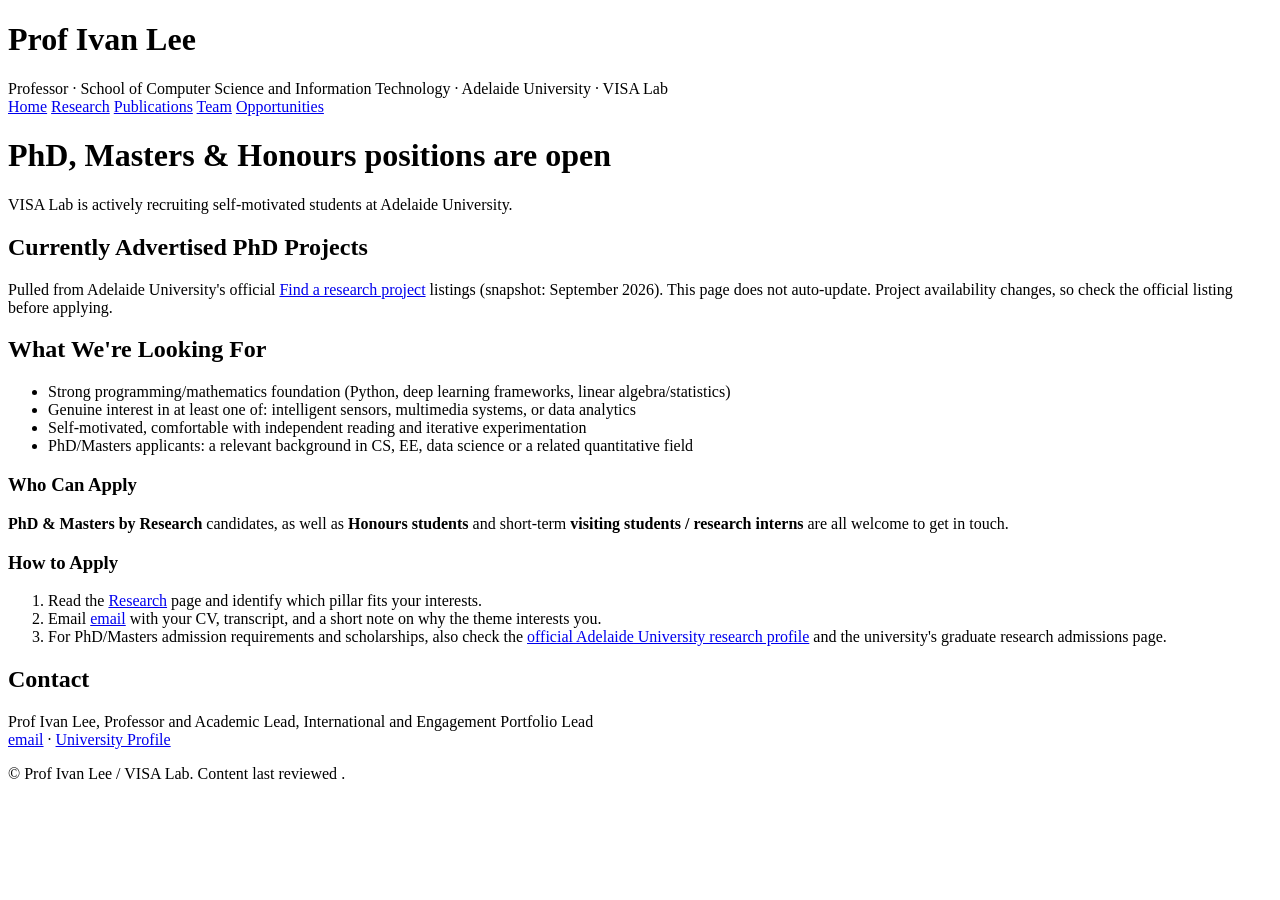
==== opportunities.html @ 225e3fd3 "from Huafei with minor modification" ====
<!DOCTYPE html>
<html lang="en">
<head>
<meta charset="UTF-8">
<meta name="viewport" content="width=device-width, initial-scale=1.0">
<title>Opportunities · Prof Ivan Lee | VISA Lab</title>
<meta name="description" content="PhD, Masters and Honours positions at VISA Lab, Adelaide University.">
<link rel="stylesheet" href="assets/css/style.css">
</head>
<body>
<div class="page">

<header class="masthead">
  <h1>Prof Ivan Lee</h1>
  <div class="role">Professor &middot; School of Computer Science and Information Technology &middot; Adelaide University &middot; VISA Lab</div>
</header>

<div class="layout">
  <nav class="sidebar">
    <a href="index.html">Home</a>
    <a href="research.html">Research</a>
    <a href="publications.html">Publications</a>
    <a href="team.html">Team</a>
    <a href="opportunities.html" class="active">Opportunities</a>
  </nav>

  <main class="content">
    <h1>PhD, Masters &amp; Honours positions are open</h1>
    <p class="muted">VISA Lab is actively recruiting self-motivated students at Adelaide University.</p>

    <h2>Currently Advertised PhD Projects</h2>
    <p class="small muted">
      Pulled from Adelaide University's official
      <a href="https://www.adelaide.edu.au/research/research-degrees/research-projects/" target="_blank" rel="noopener">Find a research project</a>
      listings (snapshot: September 2026). This page does not auto-update. Project availability changes, so check the official listing before applying.
    </p>
    <div id="open-projects-list"></div>

    <h2>What We're Looking For</h2>
    <ul>
      <li>Strong programming/mathematics foundation (Python, deep learning frameworks, linear algebra/statistics)</li>
      <li>Genuine interest in at least one of: intelligent sensors, multimedia systems, or data analytics</li>
      <li>Self-motivated, comfortable with independent reading and iterative experimentation</li>
      <li>PhD/Masters applicants: a relevant background in CS, EE, data science or a related quantitative field</li>
    </ul>

    <h3>Who Can Apply</h3>
    <p><strong>PhD &amp; Masters by Research</strong> candidates, as well as <strong>Honours students</strong> and short-term <strong>visiting students / research interns</strong> are all welcome to get in touch.</p>

    <h3>How to Apply</h3>
    <ol>
      <li>Read the <a href="research.html">Research</a> page and identify which pillar fits your interests.</li>
      <li>Email <a href="#" data-site-email>email</a> with your CV, transcript, and a short note on why the theme interests you.</li>
      <li>For PhD/Masters admission requirements and scholarships, also check the <a href="#" data-profile-url target="_blank" rel="noopener">official Adelaide University research profile</a> and the university's graduate research admissions page.</li>
    </ol>

    <h2>Contact</h2>
    <p>
      Prof Ivan Lee, Professor and Academic Lead, International and Engagement Portfolio Lead<br>
      <a href="#" data-site-email>email</a> &middot;
      <a href="#" data-profile-url target="_blank" rel="noopener">University Profile</a>
    </p>
  </main>
</div>

<footer class="site-footer">
  &copy; <span id="footer-year"></span> Prof Ivan Lee / VISA Lab. Content last reviewed <span data-last-verified></span>.
</footer>

</div>
<script src="assets/js/data.js"></script>
<script src="assets/js/render.js"></script>
</body>
</html>
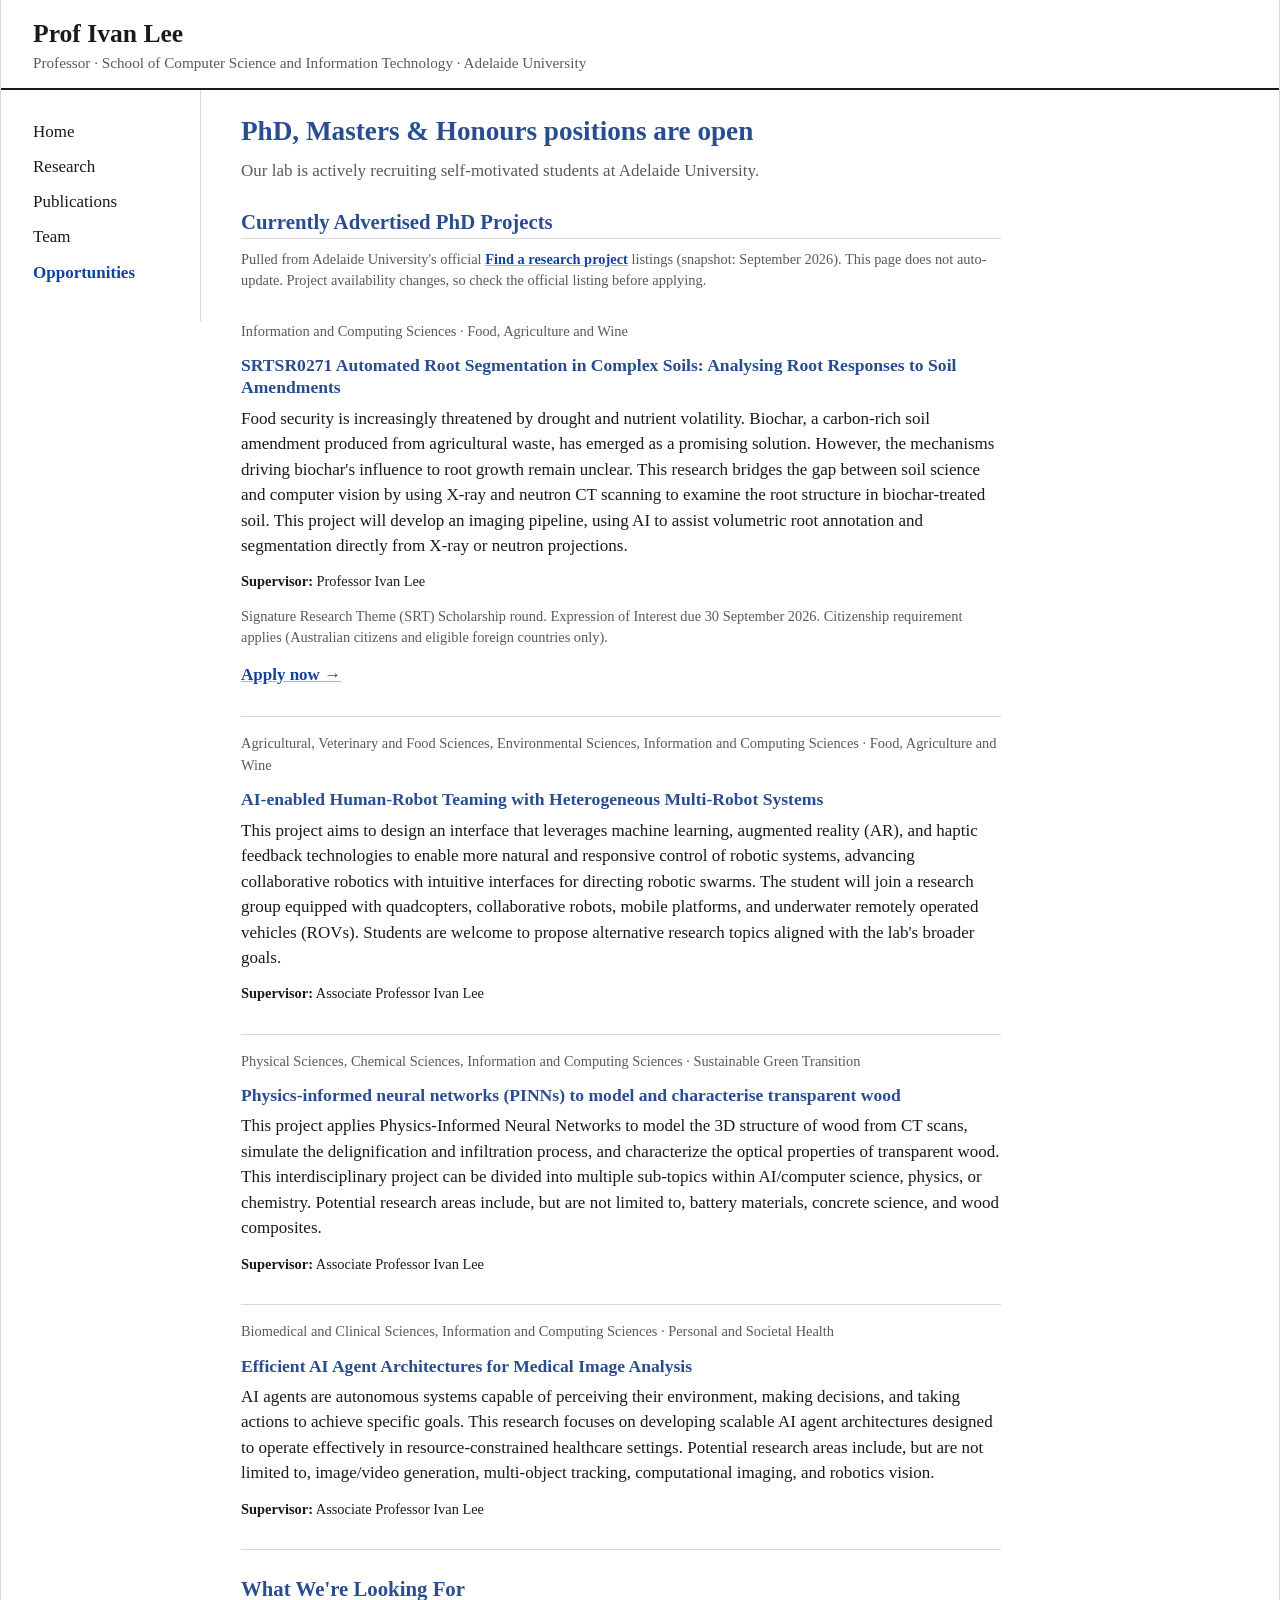
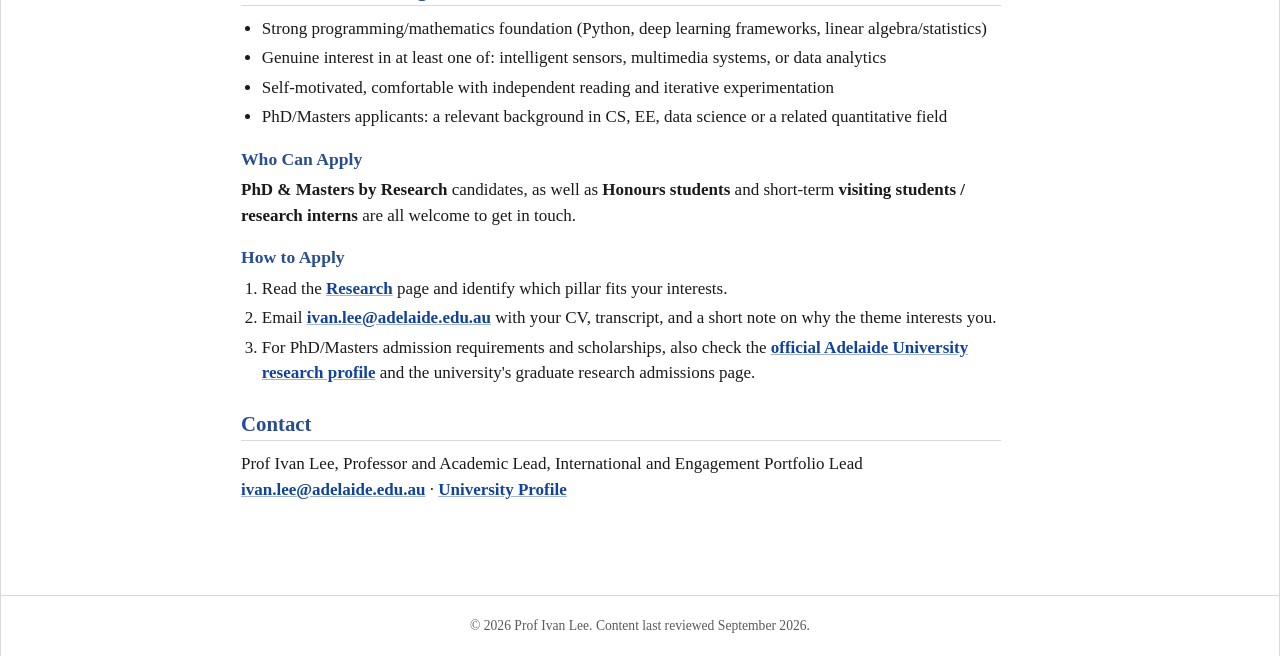
==== commit 8a633f78: "fix visa lab" ====
--- a/opportunities.html
+++ b/opportunities.html
@@ -3,8 +3,8 @@
 <head>
 <meta charset="UTF-8">
 <meta name="viewport" content="width=device-width, initial-scale=1.0">
-<title>Opportunities · Prof Ivan Lee | VISA Lab</title>
-<meta name="description" content="PhD, Masters and Honours positions at VISA Lab, Adelaide University.">
+<title>Opportunities · Prof Ivan Lee</title>
+<meta name="description" content="PhD, Masters and Honours positions.">
 <link rel="stylesheet" href="assets/css/style.css">
 </head>
 <body>
@@ -12,7 +12,7 @@
 
 <header class="masthead">
   <h1>Prof Ivan Lee</h1>
-  <div class="role">Professor &middot; School of Computer Science and Information Technology &middot; Adelaide University &middot; VISA Lab</div>
+  <div class="role">Professor &middot; School of Computer Science and Information Technology &middot; Adelaide University</div>
 </header>
 
 <div class="layout">
@@ -26,7 +26,7 @@
 
   <main class="content">
     <h1>PhD, Masters &amp; Honours positions are open</h1>
-    <p class="muted">VISA Lab is actively recruiting self-motivated students at Adelaide University.</p>
+    <p class="muted">Our lab is actively recruiting self-motivated students at Adelaide University.</p>
 
     <h2>Currently Advertised PhD Projects</h2>
     <p class="small muted">
@@ -64,7 +64,7 @@
 </div>
 
 <footer class="site-footer">
-  &copy; <span id="footer-year"></span> Prof Ivan Lee / VISA Lab. Content last reviewed <span data-last-verified></span>.
+  &copy; <span id="footer-year"></span> Prof Ivan Lee. Content last reviewed <span data-last-verified></span>.
 </footer>
 
 </div>
--- a/assets/css/style.css
+++ b/assets/css/style.css
@@ -0,0 +1,126 @@
+/*
+ * 极简学术风格,参考 rp-main 模板(sidebar 导航 + Georgia/Times 衬线字体)与
+ * czh513.github.io 的朴素排版。全站只用一个强调色(蓝),黑/白/灰为中性色,不计入配色数。
+ * 不用卡片阴影、圆角徽章、渐变——纯文本层级 + 边框分隔。
+ */
+:root {
+  --ink: #1a1a1a;
+  --muted: #5a5a5a;
+  --accent: #2a4d8f;
+  --link: #12429e;
+  --border: #d9d9d9;
+  --bg-sidebar: #f6f6f6;
+  --bg-page: #ececeb;
+}
+
+* { box-sizing: border-box; }
+html { background: var(--bg-page); }
+body {
+  margin: 0;
+  font-family: "Times New Roman", Times, Georgia, serif;
+  color: var(--ink);
+  background: var(--bg-page);
+  line-height: 1.5;
+  font-size: 17px;
+}
+a { color: var(--link); text-decoration: underline; text-decoration-color: rgba(18,66,158,0.4); font-weight: 600; }
+a:hover { text-decoration-color: var(--link); }
+h1, h2, h3, h4, h5, h6 { color: var(--accent); font-weight: bold; line-height: 1.25; }
+h1 { font-size: 1.7rem; margin: 0 0 0.6rem; }
+h2 { font-size: 1.3rem; margin: 1.6rem 0 0.6rem; padding-bottom: 0.2rem; border-bottom: 1px solid var(--border); }
+h3 { font-size: 1.1rem; margin: 1.2rem 0 0.4rem; }
+h4 { font-size: 1rem; margin: 1rem 0 0.3rem; }
+p { margin: 0 0 0.8rem; }
+ul, ol { margin: 0 0 0.8rem; padding-left: 1.3rem; }
+li { margin-bottom: 0.25rem; }
+hr { border: none; border-top: 1px solid var(--border); margin: 1.5rem 0; }
+.muted { color: var(--muted); }
+.small { font-size: 0.9rem; }
+
+/* ===== Page shell: white "sheet" framed by a gray page background ===== */
+.page { max-width: 1300px; margin: 0 auto; background: #fff; border-left: 1px solid var(--border); border-right: 1px solid var(--border); min-height: 100vh; }
+
+.masthead {
+  padding: 1.1rem 2rem 0.85rem;
+  border-bottom: 2px solid var(--ink);
+}
+.masthead h1 { color: var(--ink); margin: 0; font-size: 1.6rem; }
+.masthead .role { color: var(--muted); font-size: 0.95rem; margin-top: 0.15rem; }
+
+.layout { display: flex; align-items: flex-start; }
+.sidebar {
+  width: 200px; flex-shrink: 0; padding: 1.5rem 1rem 2rem 2rem;
+  border-right: 1px solid var(--border);
+}
+.sidebar a {
+  display: block; padding: 0.3rem 0; color: var(--ink); text-decoration: none; font-weight: normal;
+}
+.sidebar a:hover { color: var(--link); }
+.sidebar a.active { color: var(--link); font-weight: bold; }
+.content { flex: 1; min-width: 0; padding: 1.5rem 2.5rem 3rem; }
+.content > :not(.intro):not(#theme-grid):not(#research-detail):not(.sponsors-grid) { max-width: 760px; }
+.intro, #theme-grid, #research-detail { max-width: 900px; }
+.sponsors-grid { max-width: 1000px; }
+
+@media (max-width: 700px) {
+  .layout { flex-direction: column; }
+  .sidebar {
+    width: 100%; border-right: none; border-bottom: 1px solid var(--border);
+    padding: 0.75rem 1.5rem; display: flex; flex-wrap: wrap; gap: 0 1.2rem;
+  }
+  .sidebar a { padding: 0.3rem 0; }
+  .content { padding: 1.25rem 1.5rem 2.5rem; }
+}
+
+/* ===== Home ===== */
+.intro { display: flex; gap: 1.75rem; align-items: flex-start; flex-wrap: wrap; margin-bottom: 1rem; }
+.avatar-box {
+  width: 130px; height: 160px; flex-shrink: 0; background: var(--bg-sidebar);
+  border: 1px solid var(--border); display: flex; align-items: center; justify-content: center;
+  color: var(--muted); font-size: 0.85rem; text-align: center;
+}
+.avatar-photo { width: 130px; height: 160px; object-fit: cover; display: block; border: 1px solid var(--border); }
+.intro-text { flex: 1; min-width: 280px; }
+.metrics-line { color: var(--muted); font-size: 0.95rem; margin: 0.75rem 0 0; }
+.metrics-line strong { color: var(--ink); }
+
+.sponsors-grid { display: flex; flex-direction: column; gap: 1.5rem; margin: 1rem 0 0.8rem; }
+.sponsor-figure { margin: 0; }
+.sponsor-figure img { max-width: 100%; height: auto; border: 1px solid var(--border); display: block; }
+.sponsor-figure figcaption { font-size: 0.85rem; color: var(--muted); margin-top: 0.35rem; }
+
+/* ===== Research page ===== */
+.subarea-list { margin-top: 0.2rem; }
+.pub-mini-list { list-style: none; padding-left: 0; margin-top: 0.4rem; }
+.pub-mini-list li { padding: 0.2rem 0; }
+
+/* ===== Publications: full citation, definition-list-like ===== */
+.pub-year-heading { margin-top: 1.6rem; }
+.pub-list { list-style: none; padding-left: 0; margin: 0.5rem 0 0; }
+.pub-entry { padding: 0.5rem 0; border-bottom: 1px solid var(--border); }
+.pub-entry .pub-title { font-weight: bold; }
+.pub-entry .pub-authors { display: block; }
+.pub-entry .pub-cite { color: var(--muted); font-style: italic; }
+.pub-entry .pub-cat { color: var(--muted); font-size: 0.85rem; }
+
+/* ===== Team ===== */
+.pi-block { display: flex; gap: 1.75rem; flex-wrap: wrap; margin-top: 0.5rem; }
+.pi-text { flex: 1 1 320px; min-width: 0; }
+.link-row a { margin-right: 1rem; }
+.member-entry { margin-bottom: 0.6rem; }
+.project-list { list-style: none; padding-left: 0; }
+.project-list li { padding: 0.2rem 0; }
+.project-list li::before { content: "— "; }
+
+/* ===== Opportunities ===== */
+.project-card { padding: 1rem 0; border-bottom: 1px solid var(--border); }
+.project-card h3 { margin-top: 0.2rem; }
+.note-line { color: var(--muted); font-size: 0.9rem; }
+.apply-link { font-weight: bold; }
+
+/* ===== Footer ===== */
+.site-footer {
+  border-top: 1px solid var(--border); margin-top: 2rem; padding: 1.25rem 1.5rem;
+  color: var(--muted); font-size: 0.85rem; text-align: center;
+}
+.site-footer a { color: var(--muted); }
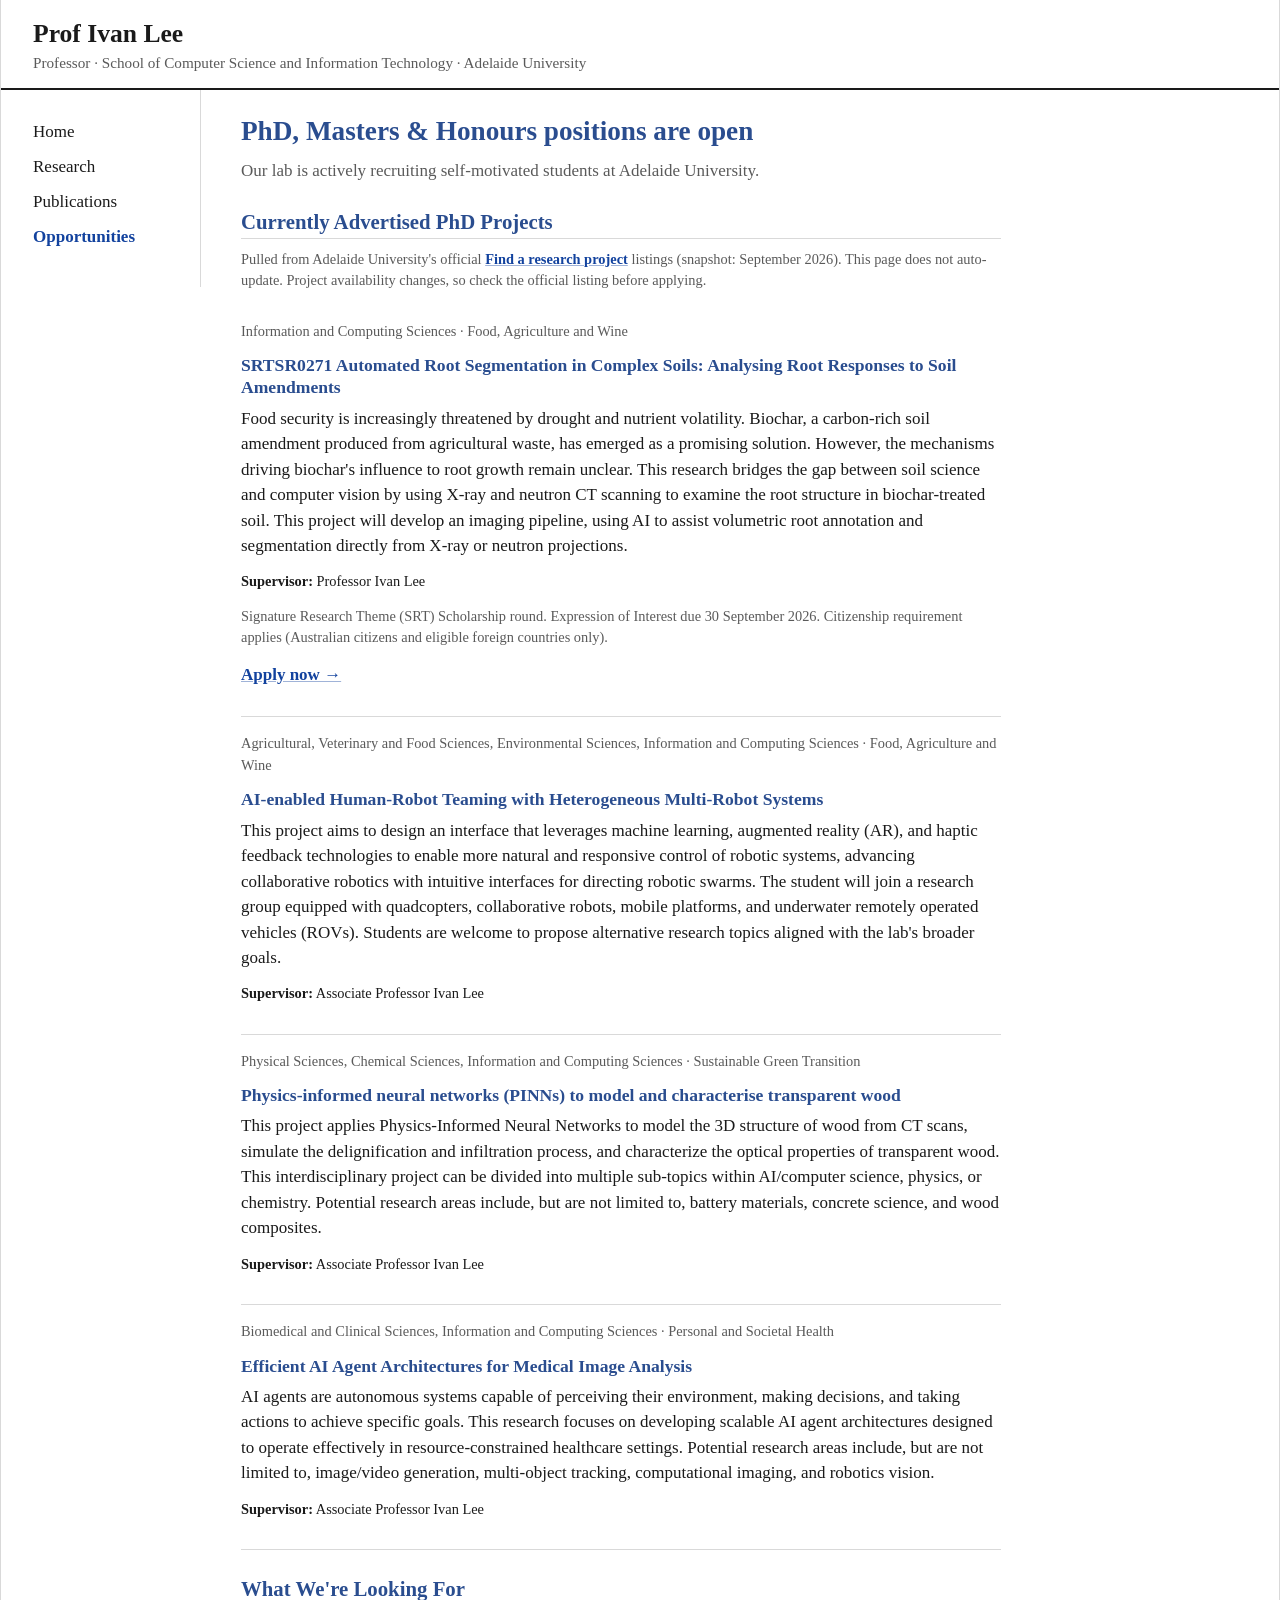
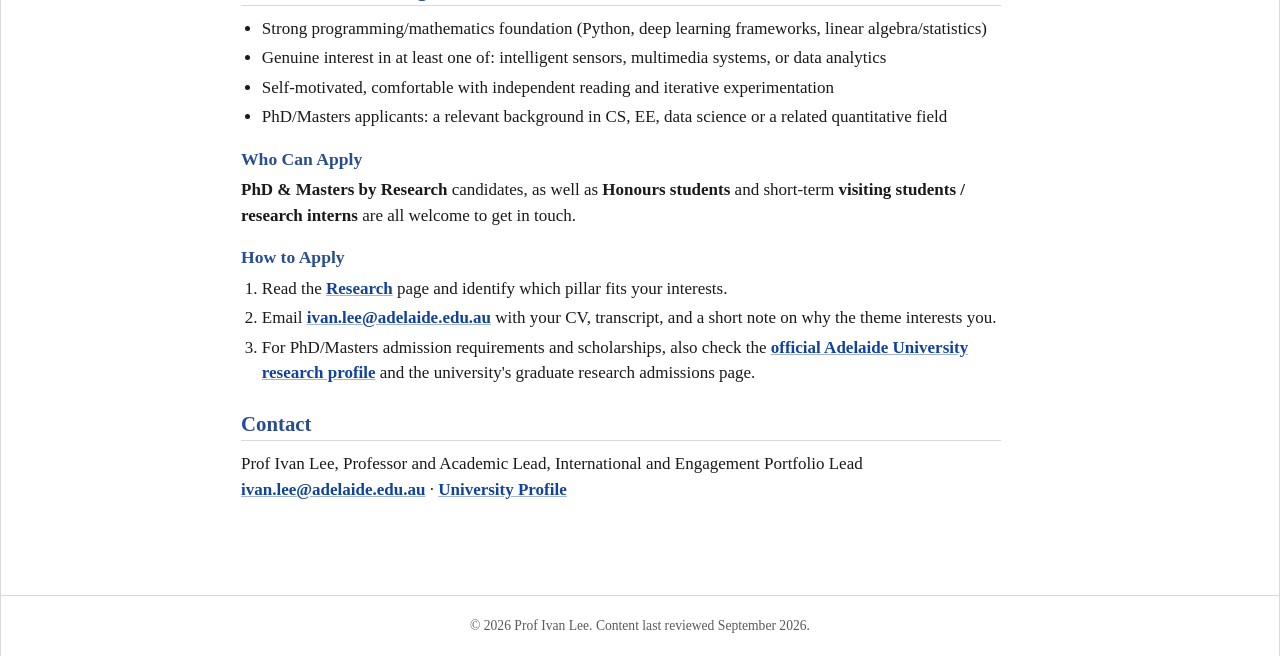
==== commit acce9cf1: "remove team" ====
--- a/opportunities.html
+++ b/opportunities.html
@@ -20,7 +20,7 @@
     <a href="index.html">Home</a>
     <a href="research.html">Research</a>
     <a href="publications.html">Publications</a>
-    <a href="team.html">Team</a>
+    <!-- <a href="team.html">Team</a> -->
     <a href="opportunities.html" class="active">Opportunities</a>
   </nav>
 
